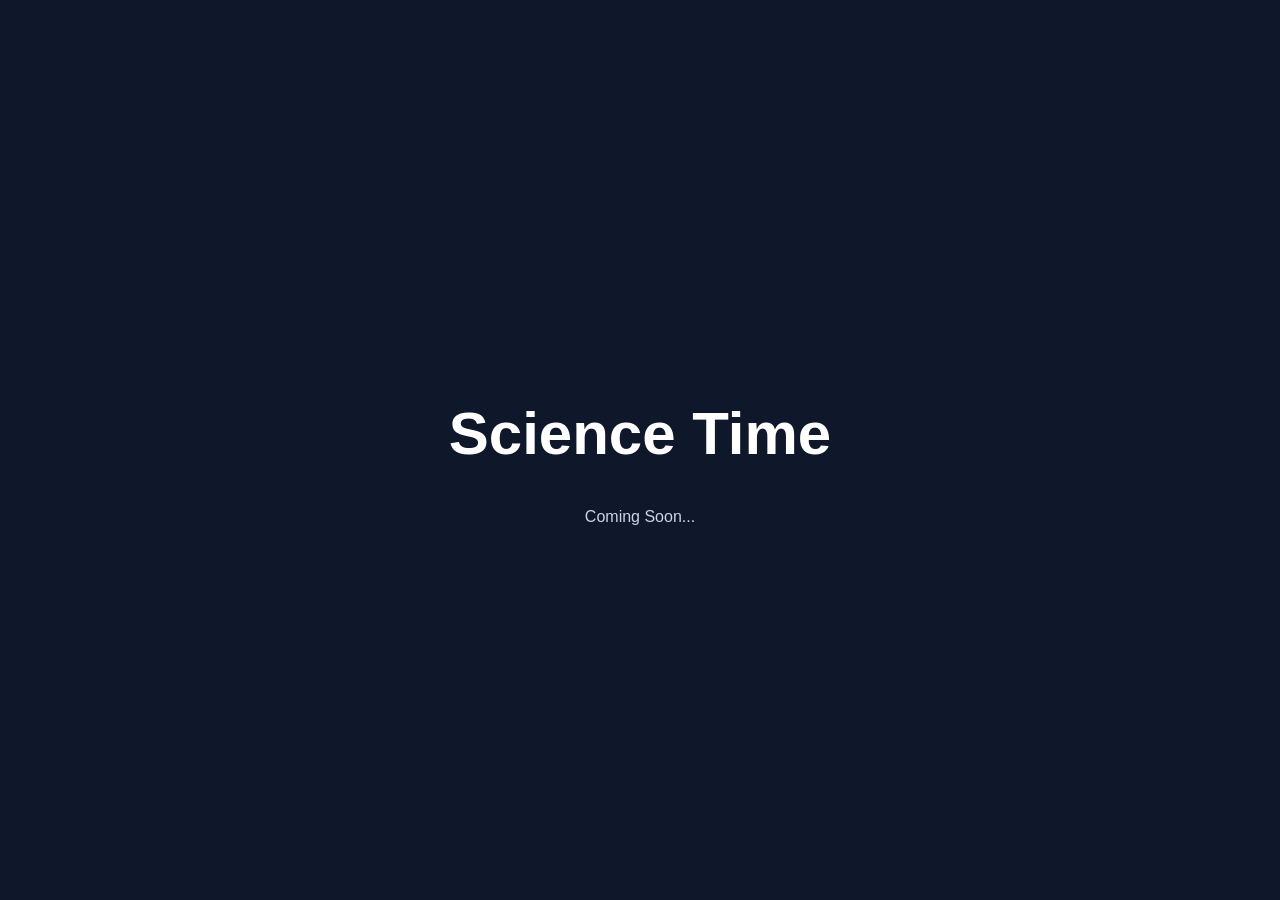
==== index.html @ b9be6e00 "Initial commit" ====
<!DOCTYPE html>
<html lang="en">

<head>
    <meta charset="UTF-8">
    <meta name="viewport" content="width=device-width, initial-scale=1.0">
    <title>Science Time</title>

    <style>
        body {
            font-family: Arial, sans-serif;
            background: #0f172a;
            color: white;
            display: flex;
            justify-content: center;
            align-items: center;
            height: 100vh;
            margin: 0;
        }

        h1 {
            font-size: 60px;
        }

        p {
            text-align: center;
            color: #cbd5e1;
        }
    </style>
</head>

<body>

    <div>
        <h1>Science Time</h1>

        <p>
            Coming Soon...
        </p>

    </div>

</body>

</html>
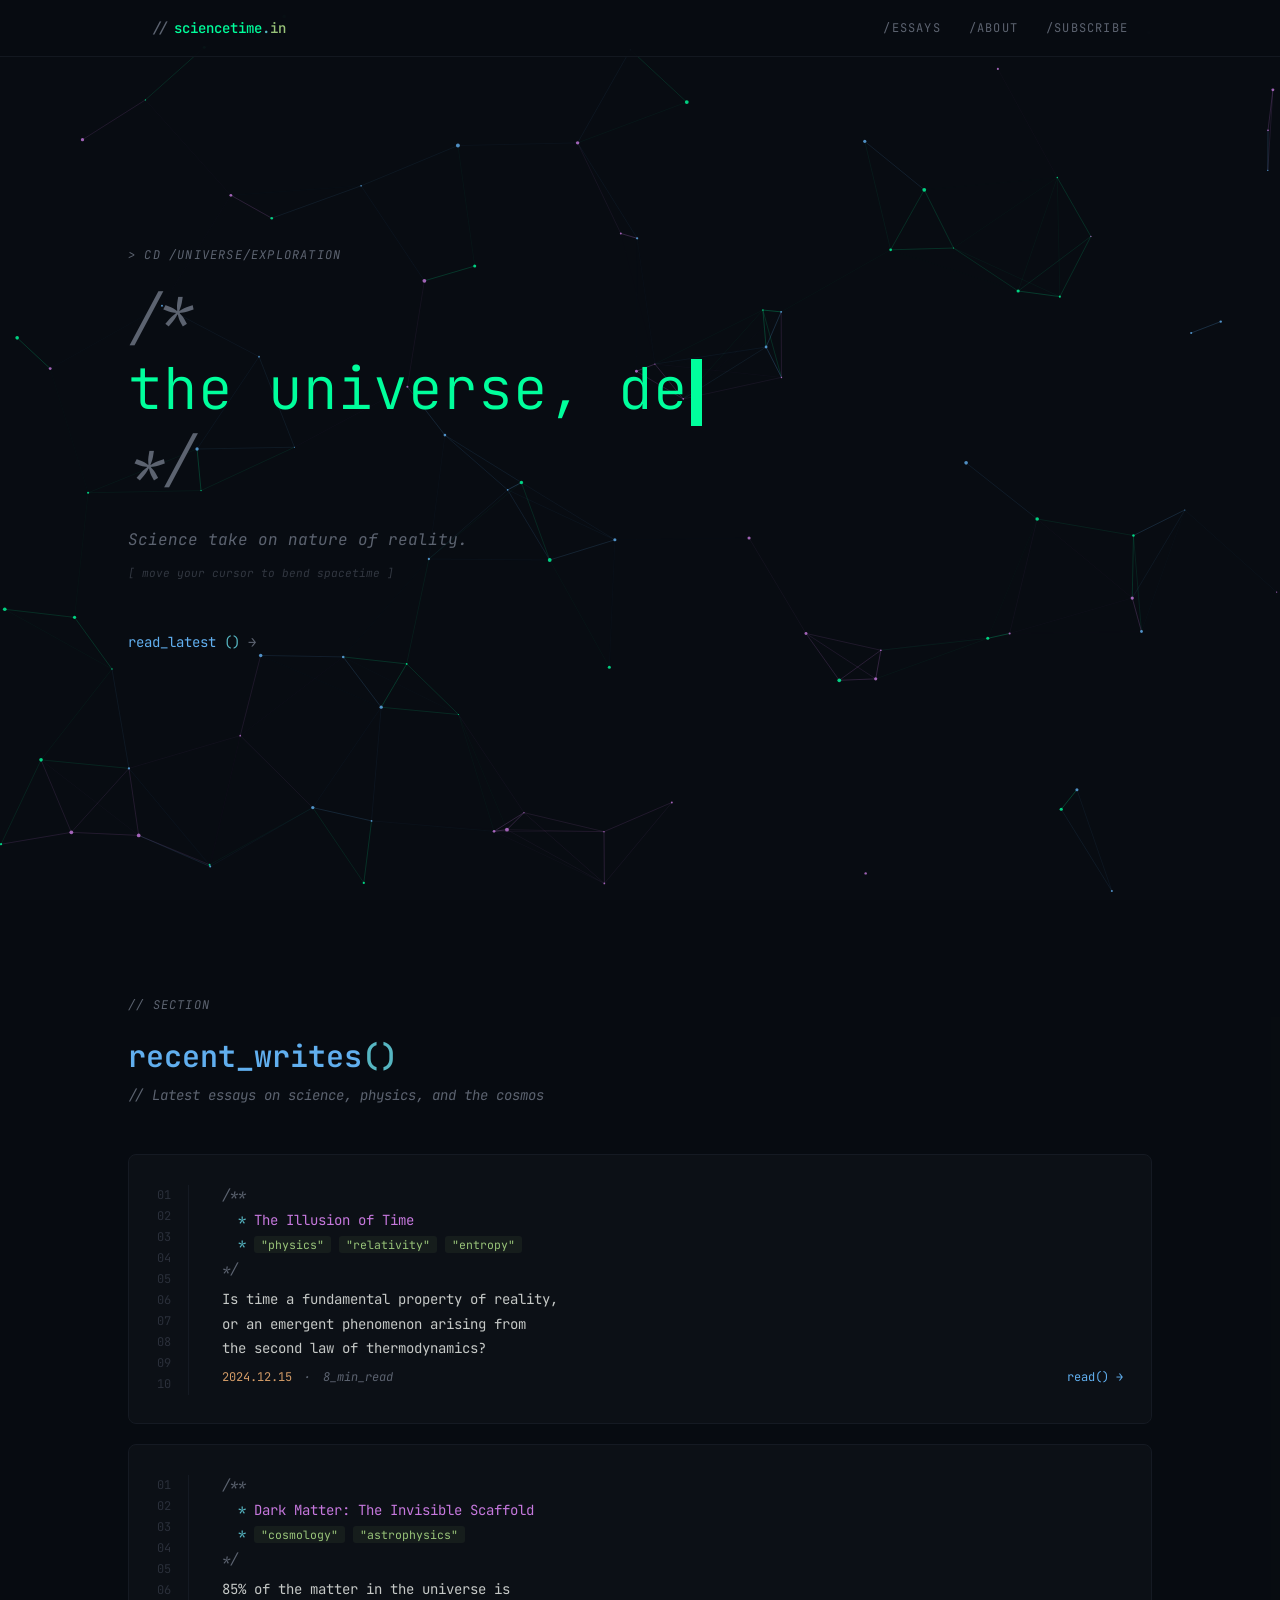
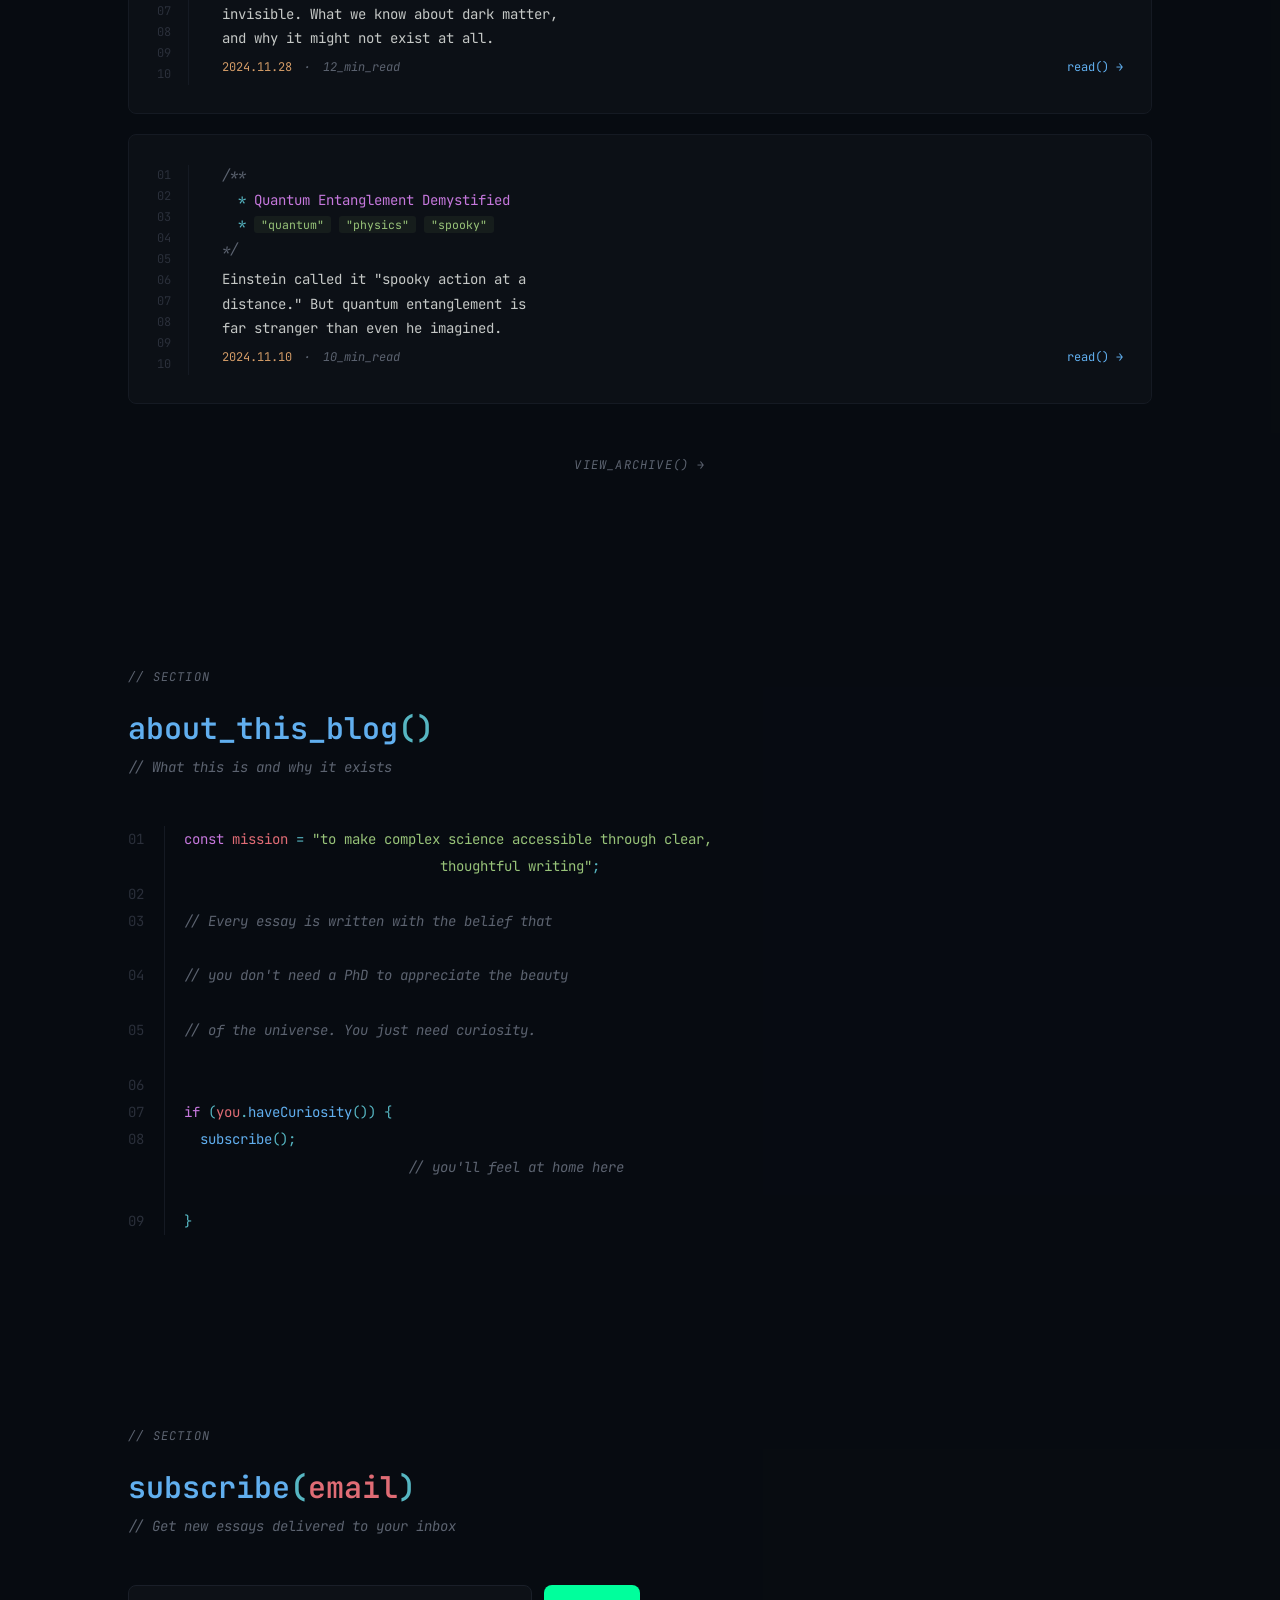
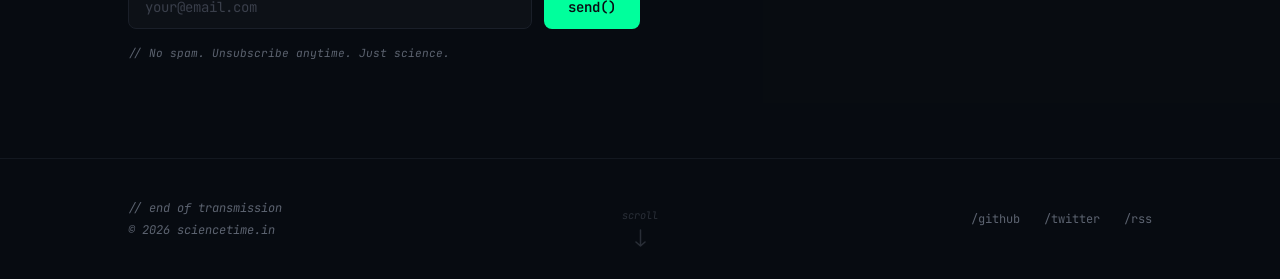
==== commit 948a3367: "Refactor website layout, add Constellation   animation, and create readable article pages" ====
--- a/index.html
+++ b/index.html
@@ -4,42 +4,300 @@
 <head>
     <meta charset="UTF-8">
     <meta name="viewport" content="width=device-width, initial-scale=1.0">
-    <title>Science Time</title>
-
-    <style>
-        body {
-            font-family: Arial, sans-serif;
-            background: #0f172a;
-            color: white;
-            display: flex;
-            justify-content: center;
-            align-items: center;
-            height: 100vh;
-            margin: 0;
-        }
-
-        h1 {
-            font-size: 60px;
-        }
-
-        p {
-            text-align: center;
-            color: #cbd5e1;
-        }
-    </style>
+    <meta name="description" content="Science Time - Exploring the universe through code and words.">
+    <meta name="author" content="Science Time">
+    <meta name="robots" content="index, follow">
+    <meta property="og:title" content="Science Time">
+    <meta property="og:description" content="Science Time - Exploring the universe through code and words.">
+    <meta property="og:type" content="website">
+    <meta property="og:site_name" content="Science Time">
+    <meta name="twitter:card" content="summary_large_image">
+    <title>sciencetime.in</title>
+
+    <link rel="preconnect" href="https://fonts.googleapis.com">
+    <link rel="preconnect" href="https://fonts.gstatic.com" crossorigin>
+    <link
+        href="https://fonts.googleapis.com/css2?family=JetBrains+Mono:ital,wght@0,300;0,400;0,500;0,600;0,700;1,400&display=swap"
+        rel="stylesheet">
+
+    <link rel="stylesheet" href="style.css">
 </head>
 
 <body>
-
-    <div>
-        <h1>Science Time</h1>
-
-        <p>
-            Coming Soon...
-        </p>
-
+    <!-- ====== SPACETIME GRID CANVAS ====== -->
+    <canvas id="spacetime-canvas" aria-hidden="true"></canvas>
+
+    <div class="content-wrapper">
+        <!-- ── Header ── -->
+        <header class="site-header">
+            <div class="container header-inner">
+                <a href="#" class="logo">
+                    <span class="sc">//</span><span class="sg">sciencetime<span class="so">.</span><span
+                            class="ss">in</span>
+                </a>
+                <nav class="desktop-nav" aria-label="Main navigation">
+                    <a href="#essays" class="nav-link">/essays</a>
+                    <a href="#about" class="nav-link">/about</a>
+                    <a href="#subscribe" class="nav-link">/subscribe</a>
+                </nav>
+                <button id="mob-btn" class="mobile-toggle sc" aria-label="Toggle menu"
+                    aria-expanded="false">[menu]</button>
+            </div>
+            <nav id="mob-menu" class="mobile-nav hidden" aria-label="Mobile navigation">
+                <a href="#essays" class="nav-link">/essays</a>
+                <a href="#about" class="nav-link">/about</a>
+                <a href="#subscribe" class="nav-link">/subscribe</a>
+            </nav>
+        </header>
+
+        <!-- ── Hero ── -->
+        <section id="hero" class="hero-section section-pad">
+            <div class="container">
+                <p class="section-label sc">&gt; cd /universe/exploration</p>
+
+                <div class="hero-title">
+                    <span class="sc">/*</span><br>
+                    <span id="hero-text" class="sg"></span><span class="hero-cursor"></span><br>
+                    <span class="sc">*/</span>
+                </div>
+
+                <p class="hero-desc sc">
+                    Science take on nature of reality.<br>
+                </p>
+                <p class="hero-hint sc">[ move your cursor to bend spacetime ]</p>
+
+                <a href="#essays" class="btn-read sf">
+                    read_latest<span class="so">()</span> <span class="sc">→</span>
+                </a>
+            </div>
+
+            <div class="scroll-indicator scroll-anim sc">
+                <span>scroll</span>
+                <svg width="11" height="18" viewBox="0 0 11 18" fill="none" stroke="currentColor" stroke-width="1.5"
+                    stroke-linecap="round" stroke-linejoin="round">
+                    <path d="M5.5 1v16M1 13l4.5 4L10 13" />
+                </svg>
+            </div>
+        </section>
+
+        <!-- ── Essays ── -->
+        <section id="essays" class="essays-section section-pad section-bg">
+            <div class="container">
+                <p class="section-label sc">// section</p>
+                <h2 class="section-title"><span class="sf">recent_writes</span><span class="so">()</span></h2>
+                <p class="section-desc sc">// Latest essays on science, physics, and the cosmos</p>
+
+                <div class="articles-list" id="articles-list">
+                    <!-- Article 1 -->
+                    <article class="article-card">
+                        <div class="article-inner">
+                            <div class="article-lines">
+                                <span class="line-num">01</span>
+                                <span class="line-num">02</span>
+                                <span class="line-num">03</span>
+                                <span class="line-num">04</span>
+                                <span class="line-num">05</span>
+                                <span class="line-num">06</span>
+                                <span class="line-num">07</span>
+                                <span class="line-num">08</span>
+                                <span class="line-num">09</span>
+                                <span class="line-num">10</span>
+                            </div>
+                            <div class="article-content">
+                                <div><span class="sc">/**</span></div>
+                                <div>&nbsp;&nbsp;<span class="so">*</span>&nbsp;<span class="sk">The Illusion of
+                                        Time</span></div>
+                                <div>&nbsp;&nbsp;<span class="so">*</span>&nbsp;<span class="tag">"physics"</span> <span
+                                        class="tag">"relativity"</span> <span class="tag">"entropy"</span></div>
+                                <div><span class="sc">*/</span></div>
+                                <div class="spacer"></div>
+                                <div class="article-body">
+                                    <div>Is time a fundamental property of reality,</div>
+                                    <div>or an emergent phenomenon arising from</div>
+                                    <div>the second law of thermodynamics?</div>
+                                </div>
+                                <div class="spacer"></div>
+                                <div class="article-footer">
+                                    <span class="sn">2024.12.15</span>
+                                    <span class="sc">·</span>
+                                    <span class="sc">8_min_read</span>
+                                    <a href="articles/the-illusion-of-time.html" class="sf read-link">read() →</a>
+                                </div>
+                            </div>
+                        </div>
+                    </article>
+
+                    <!-- Article 2 -->
+                    <article class="article-card">
+                        <div class="article-inner">
+                            <div class="article-lines">
+                                <span class="line-num">01</span>
+                                <span class="line-num">02</span>
+                                <span class="line-num">03</span>
+                                <span class="line-num">04</span>
+                                <span class="line-num">05</span>
+                                <span class="line-num">06</span>
+                                <span class="line-num">07</span>
+                                <span class="line-num">08</span>
+                                <span class="line-num">09</span>
+                                <span class="line-num">10</span>
+                            </div>
+                            <div class="article-content">
+                                <div><span class="sc">/**</span></div>
+                                <div>&nbsp;&nbsp;<span class="so">*</span>&nbsp;<span class="sk">Dark Matter: The
+                                        Invisible Scaffold</span></div>
+                                <div>&nbsp;&nbsp;<span class="so">*</span>&nbsp;<span class="tag">"cosmology"</span>
+                                    <span class="tag">"astrophysics"</span>
+                                </div>
+                                <div><span class="sc">*/</span></div>
+                                <div class="spacer"></div>
+                                <div class="article-body">
+                                    <div>85% of the matter in the universe is</div>
+                                    <div>invisible. What we know about dark matter,</div>
+                                    <div>and why it might not exist at all.</div>
+                                </div>
+                                <div class="spacer"></div>
+                                <div class="article-footer">
+                                    <span class="sn">2024.11.28</span>
+                                    <span class="sc">·</span>
+                                    <span class="sc">12_min_read</span>
+                                    <a href="articles/dark-matter.html" class="sf read-link">read() →</a>
+                                </div>
+                            </div>
+                        </div>
+                    </article>
+
+                    <!-- Article 3 -->
+                    <article class="article-card">
+                        <div class="article-inner">
+                            <div class="article-lines">
+                                <span class="line-num">01</span>
+                                <span class="line-num">02</span>
+                                <span class="line-num">03</span>
+                                <span class="line-num">04</span>
+                                <span class="line-num">05</span>
+                                <span class="line-num">06</span>
+                                <span class="line-num">07</span>
+                                <span class="line-num">08</span>
+                                <span class="line-num">09</span>
+                                <span class="line-num">10</span>
+                            </div>
+                            <div class="article-content">
+                                <div><span class="sc">/**</span></div>
+                                <div>&nbsp;&nbsp;<span class="so">*</span>&nbsp;<span class="sk">Quantum Entanglement
+                                        Demystified</span></div>
+                                <div>&nbsp;&nbsp;<span class="so">*</span>&nbsp;<span class="tag">"quantum"</span> <span
+                                        class="tag">"physics"</span> <span class="tag">"spooky"</span></div>
+                                <div><span class="sc">*/</span></div>
+                                <div class="spacer"></div>
+                                <div class="article-body">
+                                    <div>Einstein called it "spooky action at a</div>
+                                    <div>distance." But quantum entanglement is</div>
+                                    <div>far stranger than even he imagined.</div>
+                                </div>
+                                <div class="spacer"></div>
+                                <div class="article-footer">
+                                    <span class="sn">2024.11.10</span>
+                                    <span class="sc">·</span>
+                                    <span class="sc">10_min_read</span>
+                                    <a href="articles/quantum-entanglement.html" class="sf read-link">read() →</a>
+                                </div>
+                            </div>
+                        </div>
+                    </article>
+                </div>
+
+                <div class="view-archive">
+                    <a href="#" class="sc archive-link">view_archive() <span>→</span></a>
+                </div>
+            </div>
+        </section>
+
+        <!-- ── About ── -->
+        <section id="about" class="about-section section-pad section-bg-alt">
+            <div class="container">
+                <p class="section-label sc">// section</p>
+                <h2 class="section-title"><span class="sf">about_this_blog</span><span class="so">()</span></h2>
+                <p class="section-desc sc">// What this is and why it exists</p>
+
+                <div class="code-block">
+                    <div class="code-line"><span class="line-num">01</span>
+                        <div class="code-text"><span class="sk">const</span> <span class="sv">mission</span> <span
+                                class="so">=</span> <span class="ss">"to make complex science accessible through clear,
+                                thoughtful writing"</span><span class="so">;</span></div>
+                    </div>
+                    <div class="code-line"><span class="line-num">02</span>
+                        <div class="code-text"></div>
+                    </div>
+                    <div class="code-line"><span class="line-num">03</span>
+                        <div class="code-text"><span class="sc">// Every essay is written with the belief that</span>
+                        </div>
+                    </div>
+                    <div class="code-line"><span class="line-num">04</span>
+                        <div class="code-text"><span class="sc">// you don't need a PhD to appreciate the beauty</span>
+                        </div>
+                    </div>
+                    <div class="code-line"><span class="line-num">05</span>
+                        <div class="code-text"><span class="sc">// of the universe. You just need curiosity.</span>
+                        </div>
+                    </div>
+                    <div class="code-line"><span class="line-num">06</span>
+                        <div class="code-text"></div>
+                    </div>
+                    <div class="code-line"><span class="line-num">07</span>
+                        <div class="code-text"><span class="sk">if</span> <span class="so">(</span><span
+                                class="sv">you</span><span class="so">.</span><span class="sf">haveCuriosity</span><span
+                                class="so">()) {</span></div>
+                    </div>
+                    <div class="code-line"><span class="line-num">08</span>
+                        <div class="code-text">&nbsp;&nbsp;<span class="sf">subscribe</span><span class="so">();</span>
+                            <span class="sc">// you'll feel at home here</span>
+                        </div>
+                    </div>
+                    <div class="code-line"><span class="line-num">09</span>
+                        <div class="code-text"><span class="so">}</span></div>
+                    </div>
+                </div>
+            </div>
+        </section>
+
+        <!-- ── Subscribe ── -->
+        <section id="subscribe" class="subscribe-section section-pad section-bg">
+            <div class="container">
+                <p class="section-label sc">// section</p>
+                <h2 class="section-title"><span class="sf">subscribe</span><span class="so">(</span><span
+                        class="sv">email</span><span class="so">)</span></h2>
+                <p class="section-desc sc">// Get new essays delivered to your inbox</p>
+
+                <div class="subscribe-form-container">
+                    <form class="subscribe-form" onsubmit="event.preventDefault();">
+                        <input type="email" placeholder="your@email.com" required class="sub-input"
+                            aria-label="Email address">
+                        <button type="submit" class="sub-btn">send()</button>
+                    </form>
+                    <p class="subscribe-note sc">// No spam. Unsubscribe anytime. Just science.</p>
+                </div>
+            </div>
+        </section>
+
+        <!-- ── Footer ── -->
+        <footer class="site-footer">
+            <div class="container footer-inner">
+                <div class="footer-left sc">
+                    <span>// end of transmission</span><br>
+                    <span class="copyright">© <span id="yr"></span> sciencetime.in</span>
+                </div>
+                <div class="footer-links">
+                    <a href="#" class="nav-link">/github</a>
+                    <a href="#" class="nav-link">/twitter</a>
+                    <a href="#" class="nav-link">/rss</a>
+                </div>
+            </div>
+        </footer>
     </div>
 
+    <!-- ====== SCRIPTS ====== -->
+    <script src="script.js"></script>
 </body>
 
 </html>
--- a/style.css
+++ b/style.css
@@ -0,0 +1,587 @@
+@import url('https://fonts.googleapis.com/css2?family=Newsreader:ital,opsz,wght@0,6..72,300;0,6..72,400;0,6..72,500;1,6..72,400;1,6..72,500&display=swap');
+
+/* Variables and Resets */
+*, *::before, *::after {
+    margin: 0;
+    padding: 0;
+    box-sizing: border-box;
+}
+
+html {
+    scroll-behavior: smooth;
+}
+
+body {
+    font-family: 'JetBrains Mono', monospace;
+    background: #080c12;
+    color: #c5c8c6;
+    overflow-x: hidden;
+    line-height: 1.5;
+}
+
+/* Layout Utilities */
+.container {
+    max-width: 64rem;
+    margin: 0 auto;
+    width: 100%;
+}
+
+.content-wrapper {
+    position: relative;
+    z-index: 10;
+}
+
+.section-pad {
+    padding: 3.5rem 1.5rem;
+}
+
+.section-bg {
+    background: rgba(8, 12, 18, 0.93);
+}
+
+.section-bg-alt {
+    background: rgba(8, 12, 18, 0.96);
+}
+
+.hidden {
+    display: none !important;
+}
+
+/* Typography & Syntax Palette */
+.sk { color: #c678dd; } /* keyword */
+.sf { color: #61afef; } /* function */
+.ss { color: #98c379; } /* string */
+.sc { color: #5c6370; font-style: italic; } /* comment */
+.sn { color: #d19a66; } /* number */
+.so { color: #56b6c2; } /* operator */
+.sv { color: #e06c75; } /* variable */
+.sg { color: #00ff9c; } /* accent */
+
+/* Header */
+.site-header {
+    position: fixed;
+    top: 0; left: 0; right: 0;
+    z-index: 50;
+    background: rgba(8, 12, 18, 0.82);
+    backdrop-filter: blur(14px);
+    border-bottom: 1px solid #131820;
+}
+
+.header-inner {
+    height: 3.5rem;
+    padding: 0 1.5rem;
+    display: flex;
+    align-items: center;
+    justify-content: space-between;
+}
+
+.logo {
+    display: flex;
+    align-items: center;
+    gap: 0.375rem;
+    font-size: 0.875rem;
+    font-weight: 500;
+    text-decoration: none;
+    color: #c5c8c6;
+}
+
+.desktop-nav {
+    display: none;
+    align-items: center;
+    gap: 1.75rem;
+    font-size: 0.75rem;
+    letter-spacing: 0.1em;
+    text-transform: uppercase;
+}
+
+.mobile-toggle {
+    font-size: 0.75rem;
+    background: none;
+    border: none;
+    cursor: pointer;
+    color: inherit;
+}
+
+.mobile-nav {
+    border-top: 1px solid #131820;
+    padding: 1rem 1.5rem;
+    display: flex;
+    flex-direction: column;
+    gap: 0.75rem;
+    font-size: 0.75rem;
+    letter-spacing: 0.1em;
+    text-transform: uppercase;
+}
+
+.nav-link {
+    color: #5c6370;
+    text-decoration: none;
+    transition: color 0.2s;
+}
+
+.nav-link:hover {
+    color: #00ff9c;
+}
+
+/* Hero Section */
+.hero-section {
+    min-height: 100vh;
+    display: flex;
+    flex-direction: column;
+    justify-content: center;
+    padding-top: 3.5rem;
+}
+
+.section-label {
+    margin-bottom: 1.25rem;
+    font-size: 0.75rem;
+    letter-spacing: 0.1em;
+    text-transform: uppercase;
+}
+
+.hero-title {
+    font-size: 1.875rem;
+    font-weight: 300;
+    line-height: 1.2;
+    margin-bottom: 2rem;
+}
+
+.hero-desc {
+    font-size: 0.875rem;
+    max-width: 36rem;
+    margin-bottom: 0.75rem;
+    line-height: 1.625;
+}
+
+.hero-hint {
+    font-size: 0.7rem;
+    margin-bottom: 3rem;
+    opacity: 0.5;
+}
+
+.btn-read {
+    display: inline-flex;
+    align-items: center;
+    gap: 0.5rem;
+    font-size: 0.875rem;
+    text-decoration: none;
+    transition: color 0.2s;
+}
+.btn-read:hover {
+    color: #00ff9c;
+}
+
+.scroll-indicator {
+    position: absolute;
+    bottom: 2rem;
+    left: 50%;
+    display: flex;
+    flex-direction: column;
+    align-items: center;
+    gap: 0.375rem;
+    font-size: 0.65rem;
+    opacity: 0.4;
+}
+
+/* Articles Section */
+.section-title {
+    font-size: 1.5rem;
+    font-weight: 600;
+    margin-bottom: 0.375rem;
+}
+.section-desc {
+    font-size: 0.875rem;
+    margin-bottom: 3rem;
+}
+
+.articles-list {
+    display: flex;
+    flex-direction: column;
+    gap: 1.25rem;
+}
+
+.article-card {
+    border: 1px solid #151a23;
+    border-radius: 0.5rem;
+    background: rgba(13, 17, 23, 0.92);
+    overflow: hidden;
+    transition: border-color 0.35s, box-shadow 0.35s;
+}
+
+.article-card:hover {
+    border-color: rgba(0, 255, 156, 0.18);
+    box-shadow: 0 0 40px rgba(0, 255, 156, 0.04);
+}
+
+.article-card:hover .line-num {
+    color: rgba(0, 255, 156, 0.2);
+}
+
+.article-inner {
+    padding: 1.25rem;
+    display: flex;
+    gap: 1rem;
+}
+
+.article-lines {
+    display: flex;
+    flex-direction: column;
+    font-size: 0.75rem;
+    padding-top: 0.125rem;
+    line-height: 1.75;
+}
+
+.article-content {
+    flex: 1;
+    font-size: 0.875rem;
+    min-width: 0;
+    line-height: 1.75;
+}
+
+.spacer {
+    margin-top: 0.375rem;
+}
+
+.article-body {
+    color: #c5c8c6;
+}
+
+.article-footer {
+    display: flex;
+    flex-wrap: wrap;
+    align-items: center;
+    gap: 0.75rem;
+    font-size: 0.75rem;
+}
+
+.read-link {
+    margin-left: auto;
+    text-decoration: none;
+    transition: color 0.2s;
+}
+.read-link:hover { color: #00ff9c; }
+
+.view-archive {
+    margin-top: 3rem;
+    text-align: center;
+}
+.archive-link {
+    display: inline-flex;
+    align-items: center;
+    gap: 0.5rem;
+    font-size: 0.75rem;
+    text-decoration: none;
+    transition: color 0.2s;
+    letter-spacing: 0.1em;
+    text-transform: uppercase;
+}
+.archive-link:hover { color: #00ff9c; }
+
+/* About Section */
+.code-block {
+    max-width: 42rem;
+    font-size: 0.875rem;
+    line-height: 1.95;
+}
+.code-line {
+    display: flex;
+}
+.code-text {
+    white-space: pre-wrap;
+}
+
+/* Subscribe Section */
+.subscribe-form-container {
+    max-width: 32rem;
+}
+
+.subscribe-form {
+    display: flex;
+    gap: 0.75rem;
+}
+
+.sub-input {
+    background: #0d1117;
+    border: 1px solid #1a1f29;
+    color: #c5c8c6;
+    font-family: 'JetBrains Mono', monospace;
+    transition: border-color 0.3s;
+    flex: 1;
+    padding: 0.75rem 1rem;
+    font-size: 0.875rem;
+    border-radius: 0.5rem;
+}
+
+.sub-input::placeholder { color: #3a3f4b; }
+.sub-input:focus { outline: none; border-color: rgba(0, 255, 156, 0.35); }
+
+.sub-btn {
+    background: #00ff9c;
+    color: #080c12;
+    font-family: 'JetBrains Mono', monospace;
+    font-weight: 600;
+    transition: box-shadow 0.3s, transform 0.15s;
+    padding: 0.75rem 1.5rem;
+    font-size: 0.875rem;
+    border-radius: 0.5rem;
+    border: none;
+    cursor: pointer;
+}
+
+.sub-btn:hover { box-shadow: 0 0 24px rgba(0, 255, 156, 0.2); }
+.sub-btn:active { transform: scale(0.97); }
+
+.subscribe-note {
+    font-size: 0.7rem;
+    margin-top: 1rem;
+}
+
+/* Footer */
+.site-footer {
+    padding: 2.5rem 1.5rem;
+    border-top: 1px solid #131820;
+    background: rgba(8, 12, 18, 0.98);
+}
+.footer-inner {
+    display: flex;
+    flex-direction: column;
+    align-items: flex-start;
+    gap: 1rem;
+}
+.footer-left {
+    font-size: 0.75rem;
+}
+.copyright {
+    display: block;
+    margin-top: 0.25rem;
+}
+.footer-links {
+    display: flex;
+    align-items: center;
+    gap: 1.5rem;
+    font-size: 0.75rem;
+}
+
+/* Components */
+.tag {
+    color: #98c379;
+    background: rgba(152, 195, 121, 0.07);
+    padding: 1px 7px;
+    border-radius: 3px;
+    font-size: 0.72rem;
+}
+
+.line-num {
+    color: #2a2f3a;
+    user-select: none;
+    min-width: 2.2ch;
+    text-align: right;
+    padding-right: 1.4em;
+    border-right: 1px solid #151a23;
+    margin-right: 1.4em;
+    transition: color 0.4s;
+}
+
+#spacetime-canvas {
+    position: fixed;
+    inset: 0;
+    width: 100vw;
+    height: 100vh;
+    z-index: 0;
+    pointer-events: none;
+}
+
+@keyframes blink {
+    0%, 100% { opacity: 1; }
+    50% { opacity: 0; }
+}
+
+.hero-cursor {
+    display: inline-block;
+    width: 11px;
+    height: 1.15em;
+    background: #00ff9c;
+    margin-left: 3px;
+    vertical-align: text-bottom;
+    animation: blink 1s step-end infinite;
+}
+
+@keyframes scrollBounce {
+    0%, 100% { transform: translateY(0) translateX(-50%); opacity: 0.5; }
+    50% { transform: translateY(7px) translateX(-50%); opacity: 0.15; }
+}
+
+.scroll-anim {
+    animation: scrollBounce 2.4s ease-in-out infinite;
+    transform: translateX(-50%);
+}
+
+::-webkit-scrollbar { width: 5px; }
+::-webkit-scrollbar-track { background: #080c12; }
+::-webkit-scrollbar-thumb { background: #1a1f29; border-radius: 3px; }
+::-webkit-scrollbar-thumb:hover { background: #2a2f39; }
+::selection { background: rgba(0, 255, 156, 0.14); color: #00ff9c; }
+a:focus-visible { outline: 1px solid #00ff9c; outline-offset: 3px; }
+
+@media (prefers-reduced-motion: reduce) {
+    .hero-cursor, .scroll-anim { animation: none; }
+    html { scroll-behavior: auto; }
+}
+
+@media (min-width: 640px) {
+    .section-pad { padding: 6rem 1.5rem; }
+
+/* ========================================= */
+/* Article Layout & TOC                      */
+/* ========================================= */
+
+.article-layout {
+    max-width: 1000px;
+    margin: 0 auto;
+    padding: 8rem 1.5rem 6rem;
+    display: flex;
+    gap: 4rem;
+    align-items: flex-start;
+}
+
+.article-content-wrapper {
+    flex: 1;
+    max-width: 700px;
+}
+
+.article-layout .article-content-wrapper {
+    padding: 0;
+    margin: 0;
+}
+
+/* TOC Styling */
+.article-toc {
+    position: sticky;
+    top: 7rem;
+    width: 200px;
+    flex-shrink: 0;
+}
+
+.toc-title {
+    font-family: 'JetBrains Mono', monospace;
+    font-size: 0.75rem;
+    letter-spacing: 0.1em;
+    text-transform: uppercase;
+    margin-bottom: 1.5rem;
+}
+
+.toc-nav {
+    display: flex;
+    flex-direction: column;
+    gap: 0.875rem;
+    font-family: 'JetBrains Mono', monospace;
+    font-size: 0.75rem;
+}
+
+.toc-link {
+    color: #5c6370;
+    text-decoration: none;
+    transition: color 0.2s;
+    line-height: 1.5;
+}
+
+.toc-link:hover {
+    color: #00ff9c;
+}
+
+.lg-block {
+    display: none;
+}
+@media (min-width: 1024px) {
+    .lg-block {
+        display: block;
+    }
+}
+
+/* ========================================= */
+/* Article Prose (High Readability Styling)  */
+/* ========================================= */
+
+.back-link {
+    display: inline-flex;
+    align-items: center;
+    gap: 0.5rem;
+    font-size: 0.875rem;
+    color: #5c6370;
+    text-decoration: none;
+    margin-bottom: 3rem;
+    transition: color 0.2s;
+    font-family: 'JetBrains Mono', monospace;
+}
+.back-link:hover {
+    color: #00ff9c;
+}
+
+.prose {
+    font-family: 'Newsreader', serif;
+    font-size: 1.25rem; /* 20px - highly readable */
+    line-height: 1.7;
+    color: #e5e7eb; /* Soft off-white */
+}
+
+.prose h1, .prose h2, .prose h3 {
+    scroll-margin-top: 6rem;
+}
+
+.prose h1 {
+    font-family: 'JetBrains Mono', monospace;
+    font-size: 2.5rem;
+    margin-bottom: 1.5rem;
+    font-weight: 300;
+    color: #fff;
+    line-height: 1.2;
+}
+
+.prose h2 {
+    font-family: 'JetBrains Mono', monospace;
+    font-size: 1.5rem;
+    margin-top: 3.5rem;
+    margin-bottom: 1.25rem;
+    color: #61afef;
+    font-weight: 500;
+}
+
+.prose h2::before {
+    content: "## ";
+    color: #5c6370;
+}
+
+.prose p {
+    margin-bottom: 1.75rem;
+}
+
+.prose strong {
+    color: #fff;
+    font-weight: 600;
+}
+
+.prose blockquote {
+    border-left: 3px solid #c678dd;
+    padding-left: 1.5rem;
+    margin: 2.5rem 0;
+    font-style: italic;
+    color: #c5c8c6;
+    background: rgba(198, 120, 221, 0.05);
+    padding: 1rem 1.5rem;
+    border-radius: 0 0.5rem 0.5rem 0;
+}
+    .hero-title { font-size: 2.25rem; }
+    .hero-desc { font-size: 1rem; }
+    .desktop-nav { display: flex; }
+    .mobile-toggle { display: none; }
+    .mobile-nav { display: none !important; }
+    .section-title { font-size: 1.875rem; }
+    .article-inner { padding: 1.75rem; }
+    .footer-inner { flex-direction: row; justify-content: space-between; align-items: center; }
+}
+@media (min-width: 768px) {
+    .hero-title { font-size: 2.5rem; }
+}
+@media (min-width: 1024px) {
+    .hero-title { font-size: 3.6rem; }
+}
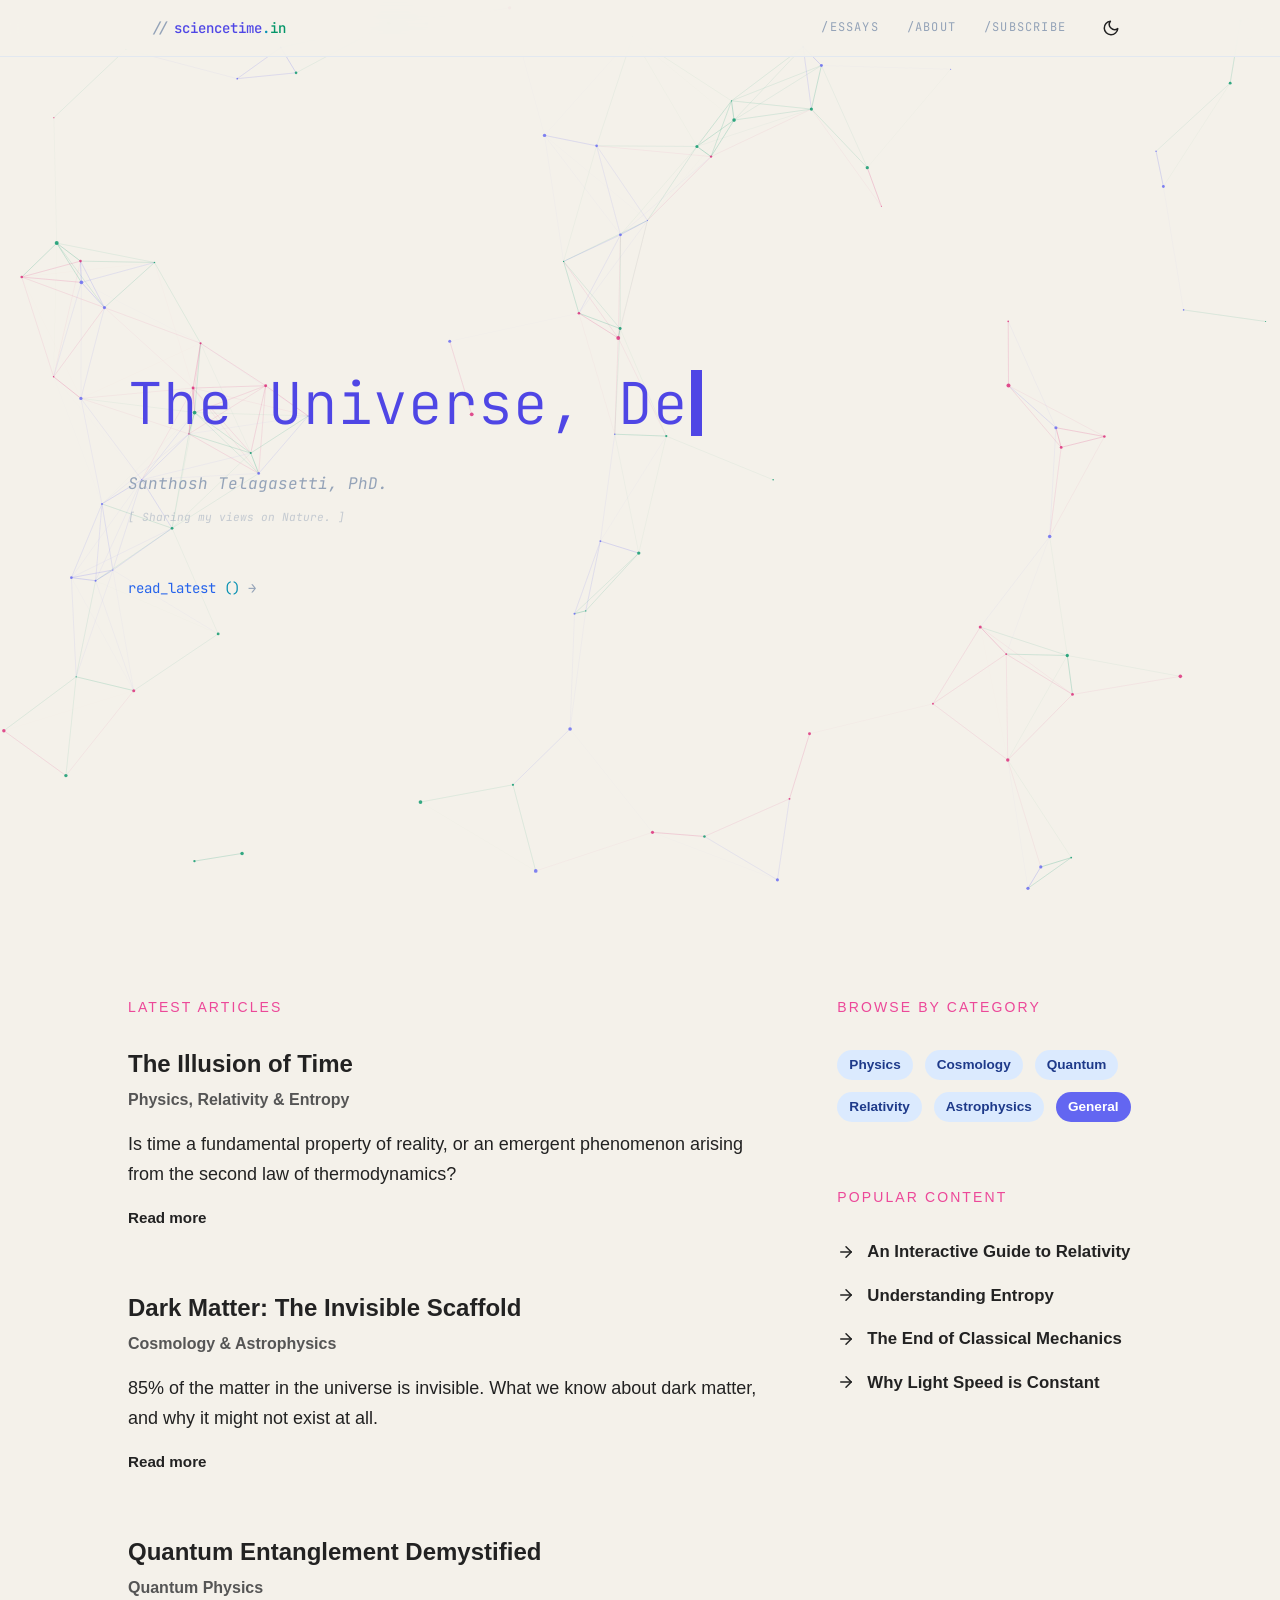
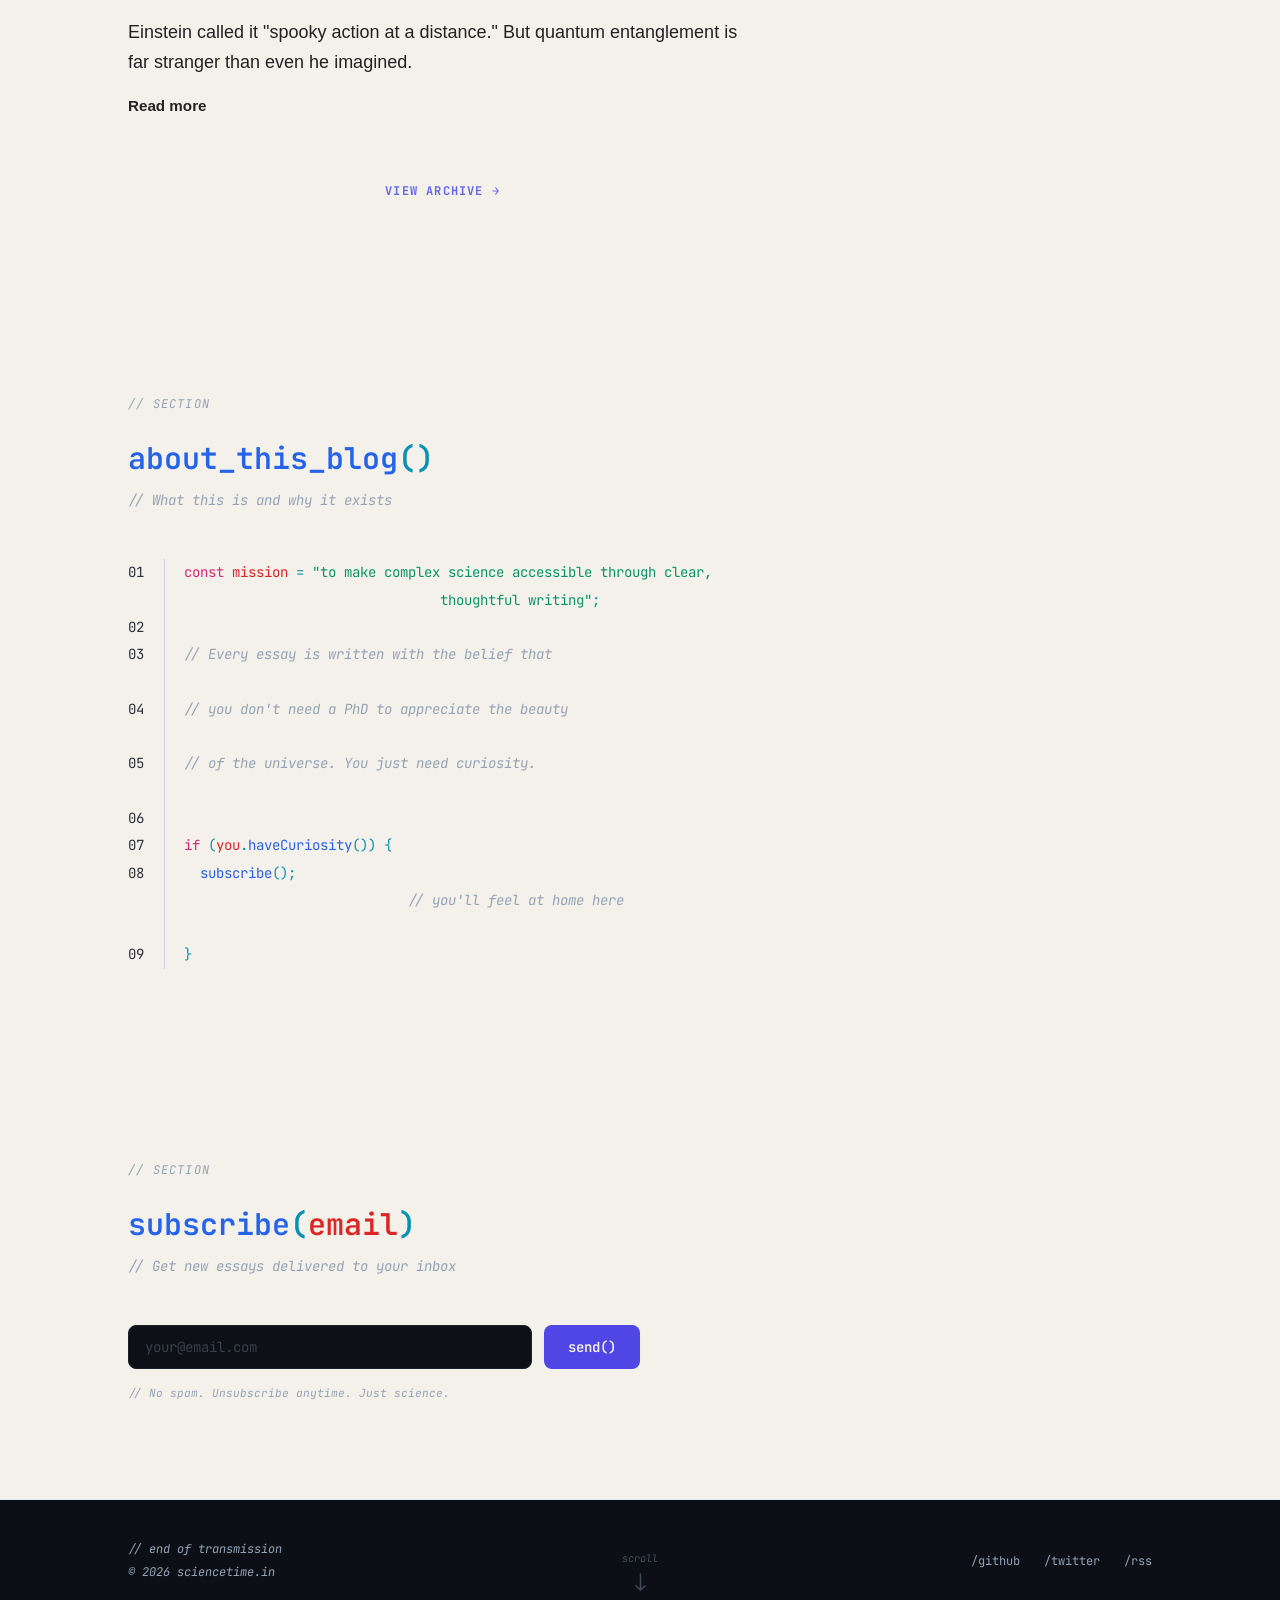
==== commit 631989c8: "Update layout, styling, and typography" ====
--- a/index.html
+++ b/index.html
@@ -17,7 +17,7 @@
     <link rel="preconnect" href="https://fonts.googleapis.com">
     <link rel="preconnect" href="https://fonts.gstatic.com" crossorigin>
     <link
-        href="https://fonts.googleapis.com/css2?family=JetBrains+Mono:ital,wght@0,300;0,400;0,500;0,600;0,700;1,400&display=swap"
+        href="https://fonts.googleapis.com/css2?family=JetBrains+Mono:ital,wght@0,300;0,400;0,500;0,600;0,700;1,400&family=Nunito:wght@400;600;700;800&display=swap"
         rel="stylesheet">
 
     <link rel="stylesheet" href="style.css">
@@ -39,6 +39,27 @@
                     <a href="#essays" class="nav-link">/essays</a>
                     <a href="#about" class="nav-link">/about</a>
                     <a href="#subscribe" class="nav-link">/subscribe</a>
+
+                    <button class="theme-toggle-btn" aria-label="Toggle theme">
+                        <svg class="sun-icon" xmlns="http://www.w3.org/2000/svg" width="18" height="18"
+                            viewBox="0 0 24 24" fill="none" stroke="currentColor" stroke-width="2"
+                            stroke-linecap="round" stroke-linejoin="round">
+                            <circle cx="12" cy="12" r="5"></circle>
+                            <line x1="12" y1="1" x2="12" y2="3"></line>
+                            <line x1="12" y1="21" x2="12" y2="23"></line>
+                            <line x1="4.22" y1="4.22" x2="5.64" y2="5.64"></line>
+                            <line x1="18.36" y1="18.36" x2="19.78" y2="19.78"></line>
+                            <line x1="1" y1="12" x2="3" y2="12"></line>
+                            <line x1="21" y1="12" x2="23" y2="12"></line>
+                            <line x1="4.22" y1="19.78" x2="5.64" y2="18.36"></line>
+                            <line x1="18.36" y1="5.64" x2="19.78" y2="4.22"></line>
+                        </svg>
+                        <svg class="moon-icon" xmlns="http://www.w3.org/2000/svg" width="18" height="18"
+                            viewBox="0 0 24 24" fill="none" stroke="currentColor" stroke-width="2"
+                            stroke-linecap="round" stroke-linejoin="round">
+                            <path d="M21 12.79A9 9 0 1 1 11.21 3 7 7 0 0 0 21 12.79z"></path>
+                        </svg>
+                    </button>
                 </nav>
                 <button id="mob-btn" class="mobile-toggle sc" aria-label="Toggle menu"
                     aria-expanded="false">[menu]</button>
@@ -47,24 +68,47 @@
                 <a href="#essays" class="nav-link">/essays</a>
                 <a href="#about" class="nav-link">/about</a>
                 <a href="#subscribe" class="nav-link">/subscribe</a>
+
+                <button class="theme-toggle-btn nav-link"
+                    style="text-align: left; background: none; border: none; cursor: pointer; color: inherit; font-family: inherit; font-size: inherit;"
+                    aria-label="Toggle theme">
+                    <svg class="sun-icon" xmlns="http://www.w3.org/2000/svg" width="18" height="18"
+                        viewBox="0 0 24 24" fill="none" stroke="currentColor" stroke-width="2"
+                        stroke-linecap="round" stroke-linejoin="round">
+                        <circle cx="12" cy="12" r="5"></circle>
+                        <line x1="12" y1="1" x2="12" y2="3"></line>
+                        <line x1="12" y1="21" x2="12" y2="23"></line>
+                        <line x1="4.22" y1="4.22" x2="5.64" y2="5.64"></line>
+                        <line x1="18.36" y1="18.36" x2="19.78" y2="19.78"></line>
+                        <line x1="1" y1="12" x2="3" y2="12"></line>
+                        <line x1="21" y1="12" x2="23" y2="12"></line>
+                        <line x1="4.22" y1="19.78" x2="5.64" y2="18.36"></line>
+                        <line x1="18.36" y1="5.64" x2="19.78" y2="4.22"></line>
+                    </svg>
+                    <svg class="moon-icon" xmlns="http://www.w3.org/2000/svg" width="18" height="18"
+                        viewBox="0 0 24 24" fill="none" stroke="currentColor" stroke-width="2"
+                        stroke-linecap="round" stroke-linejoin="round">
+                        <path d="M21 12.79A9 9 0 1 1 11.21 3 7 7 0 0 0 21 12.79z"></path>
+                    </svg>
+                </button>
             </nav>
         </header>
 
         <!-- ── Hero ── -->
         <section id="hero" class="hero-section section-pad">
             <div class="container">
-                <p class="section-label sc">&gt; cd /universe/exploration</p>
+                <!-- <p class="section-label sc">&gt; cd /universe/exploration</p> -->
 
                 <div class="hero-title">
-                    <span class="sc">/*</span><br>
+                    <span class="sc"></span><br>
                     <span id="hero-text" class="sg"></span><span class="hero-cursor"></span><br>
-                    <span class="sc">*/</span>
+                    <span class="sc"></span>
                 </div>
 
                 <p class="hero-desc sc">
-                    Science take on nature of reality.<br>
+                    Santhosh Telagasetti, PhD.<br>
                 </p>
-                <p class="hero-hint sc">[ move your cursor to bend spacetime ]</p>
+                <p class="hero-hint sc">[ Sharing my views on Nature. ]</p>
 
                 <a href="#essays" class="btn-read sf">
                     read_latest<span class="so">()</span> <span class="sc">→</span>
@@ -82,134 +126,137 @@
 
         <!-- ── Essays ── -->
         <section id="essays" class="essays-section section-pad section-bg">
-            <div class="container">
-                <p class="section-label sc">// section</p>
-                <h2 class="section-title"><span class="sf">recent_writes</span><span class="so">()</span></h2>
-                <p class="section-desc sc">// Latest essays on science, physics, and the cosmos</p>
-
-                <div class="articles-list" id="articles-list">
-                    <!-- Article 1 -->
-                    <article class="article-card">
-                        <div class="article-inner">
-                            <div class="article-lines">
-                                <span class="line-num">01</span>
-                                <span class="line-num">02</span>
-                                <span class="line-num">03</span>
-                                <span class="line-num">04</span>
-                                <span class="line-num">05</span>
-                                <span class="line-num">06</span>
-                                <span class="line-num">07</span>
-                                <span class="line-num">08</span>
-                                <span class="line-num">09</span>
-                                <span class="line-num">10</span>
-                            </div>
-                            <div class="article-content">
-                                <div><span class="sc">/**</span></div>
-                                <div>&nbsp;&nbsp;<span class="so">*</span>&nbsp;<span class="sk">The Illusion of
-                                        Time</span></div>
-                                <div>&nbsp;&nbsp;<span class="so">*</span>&nbsp;<span class="tag">"physics"</span> <span
-                                        class="tag">"relativity"</span> <span class="tag">"entropy"</span></div>
-                                <div><span class="sc">*/</span></div>
-                                <div class="spacer"></div>
-                                <div class="article-body">
-                                    <div>Is time a fundamental property of reality,</div>
-                                    <div>or an emergent phenomenon arising from</div>
-                                    <div>the second law of thermodynamics?</div>
-                                </div>
-                                <div class="spacer"></div>
-                                <div class="article-footer">
-                                    <span class="sn">2024.12.15</span>
-                                    <span class="sc">·</span>
-                                    <span class="sc">8_min_read</span>
-                                    <a href="articles/the-illusion-of-time.html" class="sf read-link">read() →</a>
-                                </div>
-                            </div>
-                        </div>
-                    </article>
-
-                    <!-- Article 2 -->
-                    <article class="article-card">
-                        <div class="article-inner">
-                            <div class="article-lines">
-                                <span class="line-num">01</span>
-                                <span class="line-num">02</span>
-                                <span class="line-num">03</span>
-                                <span class="line-num">04</span>
-                                <span class="line-num">05</span>
-                                <span class="line-num">06</span>
-                                <span class="line-num">07</span>
-                                <span class="line-num">08</span>
-                                <span class="line-num">09</span>
-                                <span class="line-num">10</span>
-                            </div>
-                            <div class="article-content">
-                                <div><span class="sc">/**</span></div>
-                                <div>&nbsp;&nbsp;<span class="so">*</span>&nbsp;<span class="sk">Dark Matter: The
-                                        Invisible Scaffold</span></div>
-                                <div>&nbsp;&nbsp;<span class="so">*</span>&nbsp;<span class="tag">"cosmology"</span>
-                                    <span class="tag">"astrophysics"</span>
-                                </div>
-                                <div><span class="sc">*/</span></div>
-                                <div class="spacer"></div>
-                                <div class="article-body">
-                                    <div>85% of the matter in the universe is</div>
-                                    <div>invisible. What we know about dark matter,</div>
-                                    <div>and why it might not exist at all.</div>
-                                </div>
-                                <div class="spacer"></div>
-                                <div class="article-footer">
-                                    <span class="sn">2024.11.28</span>
-                                    <span class="sc">·</span>
-                                    <span class="sc">12_min_read</span>
-                                    <a href="articles/dark-matter.html" class="sf read-link">read() →</a>
-                                </div>
-                            </div>
-                        </div>
-                    </article>
-
-                    <!-- Article 3 -->
-                    <article class="article-card">
-                        <div class="article-inner">
-                            <div class="article-lines">
-                                <span class="line-num">01</span>
-                                <span class="line-num">02</span>
-                                <span class="line-num">03</span>
-                                <span class="line-num">04</span>
-                                <span class="line-num">05</span>
-                                <span class="line-num">06</span>
-                                <span class="line-num">07</span>
-                                <span class="line-num">08</span>
-                                <span class="line-num">09</span>
-                                <span class="line-num">10</span>
-                            </div>
-                            <div class="article-content">
-                                <div><span class="sc">/**</span></div>
-                                <div>&nbsp;&nbsp;<span class="so">*</span>&nbsp;<span class="sk">Quantum Entanglement
-                                        Demystified</span></div>
-                                <div>&nbsp;&nbsp;<span class="so">*</span>&nbsp;<span class="tag">"quantum"</span> <span
-                                        class="tag">"physics"</span> <span class="tag">"spooky"</span></div>
-                                <div><span class="sc">*/</span></div>
-                                <div class="spacer"></div>
-                                <div class="article-body">
-                                    <div>Einstein called it "spooky action at a</div>
-                                    <div>distance." But quantum entanglement is</div>
-                                    <div>far stranger than even he imagined.</div>
-                                </div>
-                                <div class="spacer"></div>
-                                <div class="article-footer">
-                                    <span class="sn">2024.11.10</span>
-                                    <span class="sc">·</span>
-                                    <span class="sc">10_min_read</span>
-                                    <a href="articles/quantum-entanglement.html" class="sf read-link">read() →</a>
-                                </div>
-                            </div>
-                        </div>
-                    </article>
-                </div>
-
-                <div class="view-archive">
-                    <a href="#" class="sc archive-link">view_archive() <span>→</span></a>
-                </div>
+            <div class="container layout-grid">
+                <div class="main-column">
+                    <h2 class="category-heading">LATEST ARTICLES</h2>
+
+                    <div class="articles-list" id="articles-list">
+                        <!-- Article 1 -->
+                        <article class="flat-article">
+                            <h3 class="flat-title">The Illusion of Time</h3>
+                            <p class="flat-subtitle">Physics, Relativity & Entropy</p>
+                            <p class="flat-body">
+                                Is time a fundamental property of reality, or an emergent phenomenon arising from the
+                                second law of thermodynamics?
+                            </p>
+                            <a href="articles/the-illusion-of-time.html" class="flat-read-link">Read more</a>
+                        </article>
+
+                        <!-- Article 2 -->
+                        <article class="flat-article">
+                            <h3 class="flat-title">Dark Matter: The Invisible Scaffold</h3>
+                            <p class="flat-subtitle">Cosmology & Astrophysics</p>
+                            <p class="flat-body">
+                                85% of the matter in the universe is invisible. What we know about dark matter, and why
+                                it might not exist at all.
+                            </p>
+                            <a href="articles/dark-matter.html" class="flat-read-link">Read more</a>
+                        </article>
+
+                        <!-- Article 3 -->
+                        <article class="flat-article">
+                            <h3 class="flat-title">Quantum Entanglement Demystified</h3>
+                            <p class="flat-subtitle">Quantum Physics</p>
+                            <p class="flat-body">
+                                Einstein called it "spooky action at a distance." But quantum entanglement is far
+                                stranger than even he imagined.
+                            </p>
+                            <a href="articles/quantum-entanglement.html" class="flat-read-link">Read more</a>
+                        </article>
+
+                        <!-- Article 4 (Archive) -->
+                        <article class="flat-article hidden archive-item">
+                            <h3 class="flat-title">The Geometry of Space-Time</h3>
+                            <p class="flat-subtitle">Relativity & Geometry</p>
+                            <p class="flat-body">
+                                How Einstein bent the rules of geometry to explain gravity and the shape of our
+                                universe.
+                            </p>
+                            <a href="articles/the-geometry-of-spacetime.html" class="flat-read-link">Read more</a>
+                        </article>
+
+                        <!-- Article 5 (Archive) -->
+                        <article class="flat-article hidden archive-item">
+                            <h3 class="flat-title">Black Holes and Paradoxes</h3>
+                            <p class="flat-subtitle">Blackholes & Paradoxes</p>
+                            <p class="flat-body">
+                                Where physics breaks down. Information loss and the ultimate fate of all matter that
+                                crosses the event horizon.
+                            </p>
+                            <a href="articles/black-holes-and-paradoxes.html" class="flat-read-link">Read more</a>
+                        </article>
+                    </div>
+
+                    <div class="view-archive">
+                        <a href="#" id="view-archive-btn" class="archive-link"
+                            style="color: var(--accent-color); font-weight: bold; margin-top: 1rem; display: inline-block;">View
+                            Archive <span>→</span></a>
+                    </div>
+                </div>
+
+                <aside class="sidebar-column">
+                    <section class="sidebar-section">
+                        <h2 class="category-heading">BROWSE BY CATEGORY</h2>
+                        <div class="category-pills">
+                            <span class="category-pill">Physics</span>
+                            <span class="category-pill">Cosmology</span>
+                            <span class="category-pill">Quantum</span>
+                            <span class="category-pill">Relativity</span>
+                            <span class="category-pill">Astrophysics</span>
+                            <span class="category-pill active">General</span>
+                        </div>
+                    </section>
+
+                    <section class="sidebar-section">
+                        <h2 class="category-heading">POPULAR CONTENT</h2>
+                        <ul class="popular-list">
+                            <li>
+                                <a href="articles/the-geometry-of-spacetime.html">
+                                    <svg xmlns="http://www.w3.org/2000/svg" width="18" height="18" viewBox="0 0 24 24"
+                                        fill="none" stroke="currentColor" stroke-width="2" stroke-linecap="round"
+                                        stroke-linejoin="round" class="arrow-icon">
+                                        <line x1="5" y1="12" y2="12" x2="19"></line>
+                                        <polyline points="12 5 19 12 12 19"></polyline>
+                                    </svg>
+                                    An Interactive Guide to Relativity
+                                </a>
+                            </li>
+                            <li>
+                                <a href="articles/the-illusion-of-time.html">
+                                    <svg xmlns="http://www.w3.org/2000/svg" width="18" height="18" viewBox="0 0 24 24"
+                                        fill="none" stroke="currentColor" stroke-width="2" stroke-linecap="round"
+                                        stroke-linejoin="round" class="arrow-icon">
+                                        <line x1="5" y1="12" y2="12" x2="19"></line>
+                                        <polyline points="12 5 19 12 12 19"></polyline>
+                                    </svg>
+                                    Understanding Entropy
+                                </a>
+                            </li>
+                            <li>
+                                <a href="articles/quantum-entanglement.html">
+                                    <svg xmlns="http://www.w3.org/2000/svg" width="18" height="18" viewBox="0 0 24 24"
+                                        fill="none" stroke="currentColor" stroke-width="2" stroke-linecap="round"
+                                        stroke-linejoin="round" class="arrow-icon">
+                                        <line x1="5" y1="12" y2="12" x2="19"></line>
+                                        <polyline points="12 5 19 12 12 19"></polyline>
+                                    </svg>
+                                    The End of Classical Mechanics
+                                </a>
+                            </li>
+                            <li>
+                                <a href="articles/black-holes-and-paradoxes.html">
+                                    <svg xmlns="http://www.w3.org/2000/svg" width="18" height="18" viewBox="0 0 24 24"
+                                        fill="none" stroke="currentColor" stroke-width="2" stroke-linecap="round"
+                                        stroke-linejoin="round" class="arrow-icon">
+                                        <line x1="5" y1="12" y2="12" x2="19"></line>
+                                        <polyline points="12 5 19 12 12 19"></polyline>
+                                    </svg>
+                                    Why Light Speed is Constant
+                                </a>
+                            </li>
+                        </ul>
+                    </section>
+                </aside>
             </div>
         </section>
 
@@ -297,7 +344,7 @@
     </div>
 
     <!-- ====== SCRIPTS ====== -->
-    <script src="script.js"></script>
+    <script src="script.js?v=2"></script>
 </body>
 
 </html>
--- a/style.css
+++ b/style.css
@@ -1,3 +1,80 @@
+
+:root {
+    --bg-color: #f4f1ea;
+    --text-color: #222222;
+    --text-muted: #555555;
+    --border-color: #e2e8f0;
+    --header-bg: rgba(244, 241, 234, 0.85);
+    --card-bg: #ffffff;
+    --card-border: #cbd5e1;
+    --card-shadow: 0 4px 12px rgba(0, 0, 0, 0.05);
+    --card-hover-shadow: 0 12px 24px rgba(99, 102, 241, 0.15);
+    --card-hover-border: #818cf8;
+    --accent-color: #6366f1;
+    --btn-text: #ffffff;
+    --tag-bg: #e0e7ff;
+    --tag-text: #4338ca;
+    
+    --syntax-keyword: #db2777;
+    --syntax-func: #2563eb;
+    --syntax-string: #059669;
+    --syntax-comment: #94a3b8;
+    --syntax-number: #d97706;
+    --syntax-operator: #0891b2;
+    --syntax-variable: #dc2626;
+    --syntax-accent: #4f46e5;
+    
+    --canvas-p1: 99, 102, 241;
+    --canvas-p2: 219, 39, 119;
+    --canvas-p3: 5, 150, 105;
+    --canvas-line: 99, 102, 241;
+}
+
+[data-theme="dark"] {
+    --bg-color: #080c12;
+    --text-color: #c5c8c6;
+    --text-muted: #5c6370;
+    --border-color: #131820;
+    --header-bg: rgba(8, 12, 18, 0.82);
+    --card-bg: rgba(13, 17, 23, 0.92);
+    --card-border: #151a23;
+    --card-shadow: none;
+    --card-hover-shadow: 0 0 40px rgba(0, 255, 156, 0.04);
+    --card-hover-border: rgba(0, 255, 156, 0.18);
+    --accent-color: #00ff9c;
+    --btn-text: #080c12;
+    --tag-bg: rgba(0, 255, 156, 0.1);
+    --tag-text: #00ff9c;
+    
+    --syntax-keyword: #c678dd;
+    --syntax-func: #61afef;
+    --syntax-string: #98c379;
+    --syntax-comment: #5c6370;
+    --syntax-number: #d19a66;
+    --syntax-operator: #56b6c2;
+    --syntax-variable: #e06c75;
+    --syntax-accent: #00ff9c;
+    
+    --canvas-p1: 0, 255, 156;
+    --canvas-p2: 97, 175, 239;
+    --canvas-p3: 198, 120, 221;
+    --canvas-line: 0, 255, 156;
+}
+
+body {
+    font-family: 'Agenda', sans-serif; ; font-weight: 400;
+    background: var(--bg-color);
+    color: var(--text-color);
+    overflow-x: hidden;
+    line-height: 1.6;
+    transition: background 0.3s ease, color 0.3s ease;
+}
+
+/* Base font for code-like elements */
+.sk, .sf, .ss, .sc, .sn, .so, .sv, .sg, .code-block, .btn-read, .archive-link, .nav-link, .logo, .hero-label, .section-label {
+    font-family: 'JetBrains Mono', monospace;
+}
+
 @import url('https://fonts.googleapis.com/css2?family=Newsreader:ital,opsz,wght@0,6..72,300;0,6..72,400;0,6..72,500;1,6..72,400;1,6..72,500&display=swap');
 
 /* Variables and Resets */
@@ -11,13 +88,7 @@
     scroll-behavior: smooth;
 }
 
-body {
-    font-family: 'JetBrains Mono', monospace;
-    background: #080c12;
-    color: #c5c8c6;
-    overflow-x: hidden;
-    line-height: 1.5;
-}
+
 
 /* Layout Utilities */
 .container {
@@ -36,11 +107,11 @@
 }
 
 .section-bg {
-    background: rgba(8, 12, 18, 0.93);
+    background: var(--bg-color);
 }
 
 .section-bg-alt {
-    background: rgba(8, 12, 18, 0.96);
+    background: var(--bg-color);
 }
 
 .hidden {
@@ -48,23 +119,23 @@
 }
 
 /* Typography & Syntax Palette */
-.sk { color: #c678dd; } /* keyword */
-.sf { color: #61afef; } /* function */
-.ss { color: #98c379; } /* string */
-.sc { color: #5c6370; font-style: italic; } /* comment */
-.sn { color: #d19a66; } /* number */
-.so { color: #56b6c2; } /* operator */
-.sv { color: #e06c75; } /* variable */
-.sg { color: #00ff9c; } /* accent */
+.sk { color: var(--syntax-keyword); } /* keyword */
+.sf { color: var(--syntax-func); } /* function */
+.ss { color: var(--syntax-string); } /* string */
+.sc { color: var(--syntax-comment); font-style: italic; } /* comment */
+.sn { color: var(--syntax-number); } /* number */
+.so { color: var(--syntax-operator); } /* operator */
+.sv { color: var(--syntax-variable); } /* variable */
+.sg { color: var(--syntax-accent); } /* accent */
 
 /* Header */
 .site-header {
     position: fixed;
     top: 0; left: 0; right: 0;
     z-index: 50;
-    background: rgba(8, 12, 18, 0.82);
+    background: var(--header-bg);
     backdrop-filter: blur(14px);
-    border-bottom: 1px solid #131820;
+    border-bottom: 1px solid var(--border-color);
 }
 
 .header-inner {
@@ -82,7 +153,7 @@
     font-size: 0.875rem;
     font-weight: 500;
     text-decoration: none;
-    color: #c5c8c6;
+    color: var(--text-color);
 }
 
 .desktop-nav {
@@ -103,7 +174,7 @@
 }
 
 .mobile-nav {
-    border-top: 1px solid #131820;
+    border-top: 1px solid var(--border-color);
     padding: 1rem 1.5rem;
     display: flex;
     flex-direction: column;
@@ -114,13 +185,13 @@
 }
 
 .nav-link {
-    color: #5c6370;
+    color: var(--syntax-comment);
     text-decoration: none;
     transition: color 0.2s;
 }
 
 .nav-link:hover {
-    color: #00ff9c;
+    color: var(--syntax-accent);
 }
 
 /* Hero Section */
@@ -168,7 +239,7 @@
     transition: color 0.2s;
 }
 .btn-read:hover {
-    color: #00ff9c;
+    color: var(--syntax-accent);
 }
 
 .scroll-indicator {
@@ -200,18 +271,23 @@
     gap: 1.25rem;
 }
 
-.article-card {
-    border: 1px solid #151a23;
-    border-radius: 0.5rem;
-    background: rgba(13, 17, 23, 0.92);
-    overflow: hidden;
-    transition: border-color 0.35s, box-shadow 0.35s;
-}
-
-.article-card:hover {
-    border-color: rgba(0, 255, 156, 0.18);
-    box-shadow: 0 0 40px rgba(0, 255, 156, 0.04);
-}
+.article-title {
+    font-size: 1.125rem;
+    font-weight: 500;
+    margin: 0 0 0.5rem 0;
+    line-height: 1.4;
+}
+
+.article-tags {
+    display: flex;
+    gap: 0.5rem;
+    flex-wrap: wrap;
+    margin-bottom: 0.5rem;
+}
+
+
+
+
 
 .article-card:hover .line-num {
     color: rgba(0, 255, 156, 0.2);
@@ -242,9 +318,7 @@
     margin-top: 0.375rem;
 }
 
-.article-body {
-    color: #c5c8c6;
-}
+.article-
 
 .article-footer {
     display: flex;
@@ -259,7 +333,7 @@
     text-decoration: none;
     transition: color 0.2s;
 }
-.read-link:hover { color: #00ff9c; }
+.read-link:hover { color: var(--syntax-accent); }
 
 .view-archive {
     margin-top: 3rem;
@@ -275,7 +349,7 @@
     letter-spacing: 0.1em;
     text-transform: uppercase;
 }
-.archive-link:hover { color: #00ff9c; }
+.archive-link:hover { color: var(--syntax-accent); }
 
 /* About Section */
 .code-block {
@@ -303,7 +377,7 @@
 .sub-input {
     background: #0d1117;
     border: 1px solid #1a1f29;
-    color: #c5c8c6;
+    color: var(--text-color);
     font-family: 'JetBrains Mono', monospace;
     transition: border-color 0.3s;
     flex: 1;
@@ -316,8 +390,8 @@
 .sub-input:focus { outline: none; border-color: rgba(0, 255, 156, 0.35); }
 
 .sub-btn {
-    background: #00ff9c;
-    color: #080c12;
+    background: var(--syntax-accent);
+    color: var(--bg-color);
     font-family: 'JetBrains Mono', monospace;
     font-weight: 600;
     transition: box-shadow 0.3s, transform 0.15s;
@@ -339,7 +413,7 @@
 /* Footer */
 .site-footer {
     padding: 2.5rem 1.5rem;
-    border-top: 1px solid #131820;
+    border-top: 1px solid var(--border-color);
     background: rgba(8, 12, 18, 0.98);
 }
 .footer-inner {
@@ -363,13 +437,7 @@
 }
 
 /* Components */
-.tag {
-    color: #98c379;
-    background: rgba(152, 195, 121, 0.07);
-    padding: 1px 7px;
-    border-radius: 3px;
-    font-size: 0.72rem;
-}
+
 
 .line-num {
     color: #2a2f3a;
@@ -377,7 +445,7 @@
     min-width: 2.2ch;
     text-align: right;
     padding-right: 1.4em;
-    border-right: 1px solid #151a23;
+    border-right: 1px solid var(--card-border);
     margin-right: 1.4em;
     transition: color 0.4s;
 }
@@ -400,7 +468,7 @@
     display: inline-block;
     width: 11px;
     height: 1.15em;
-    background: #00ff9c;
+    background: var(--syntax-accent);
     margin-left: 3px;
     vertical-align: text-bottom;
     animation: blink 1s step-end infinite;
@@ -417,35 +485,33 @@
 }
 
 ::-webkit-scrollbar { width: 5px; }
-::-webkit-scrollbar-track { background: #080c12; }
+::-webkit-scrollbar-track { background: var(--bg-color); }
 ::-webkit-scrollbar-thumb { background: #1a1f29; border-radius: 3px; }
 ::-webkit-scrollbar-thumb:hover { background: #2a2f39; }
-::selection { background: rgba(0, 255, 156, 0.14); color: #00ff9c; }
-a:focus-visible { outline: 1px solid #00ff9c; outline-offset: 3px; }
+::selection { background: rgba(0, 255, 156, 0.14); color: var(--syntax-accent); }
+a:focus-visible { outline: 1px solid var(--syntax-accent); outline-offset: 3px; }
 
 @media (prefers-reduced-motion: reduce) {
     .hero-cursor, .scroll-anim { animation: none; }
     html { scroll-behavior: auto; }
 }
 
-@media (min-width: 640px) {
-    .section-pad { padding: 6rem 1.5rem; }
-
 /* ========================================= */
 /* Article Layout & TOC                      */
 /* ========================================= */
-
 .article-layout {
     max-width: 1000px;
     margin: 0 auto;
-    padding: 8rem 1.5rem 6rem;
-    display: flex;
-    gap: 4rem;
+    padding: 6rem 1.25rem 4rem; /* Reduced for mobile */
+    display: flex;
+    flex-direction: column;
+    gap: 2rem;
     align-items: flex-start;
 }
 
 .article-content-wrapper {
     flex: 1;
+    width: 100%;
     max-width: 700px;
 }
 
@@ -479,49 +545,53 @@
 }
 
 .toc-link {
-    color: #5c6370;
+    color: var(--syntax-comment);
     text-decoration: none;
     transition: color 0.2s;
     line-height: 1.5;
 }
 
 .toc-link:hover {
-    color: #00ff9c;
+    color: var(--syntax-accent);
 }
 
 .lg-block {
     display: none;
 }
+
 @media (min-width: 1024px) {
-    .lg-block {
-        display: block;
+    .lg-block { display: block; }
+    .article-layout {
+        padding: 8rem 1.5rem 6rem;
+        flex-direction: row;
+        gap: 4rem;
     }
 }
 
 /* ========================================= */
 /* Article Prose (High Readability Styling)  */
 /* ========================================= */
-
 .back-link {
     display: inline-flex;
     align-items: center;
     gap: 0.5rem;
     font-size: 0.875rem;
-    color: #5c6370;
+    color: var(--syntax-comment);
     text-decoration: none;
-    margin-bottom: 3rem;
+    margin-bottom: 2.5rem;
     transition: color 0.2s;
     font-family: 'JetBrains Mono', monospace;
 }
 .back-link:hover {
-    color: #00ff9c;
+    color: var(--syntax-accent);
 }
 
 .prose {
-    font-family: 'Newsreader', serif;
-    font-size: 1.25rem; /* 20px - highly readable */
-    line-height: 1.7;
-    color: #e5e7eb; /* Soft off-white */
+    font-family: 'Agenda', sans-serif; ; font-weight: 400;
+    font-weight: 500;
+    font-size: 1.125rem;
+    line-height: 1.6;
+    color: var(--text-color);
 }
 
 .prose h1, .prose h2, .prose h3 {
@@ -529,47 +599,76 @@
 }
 
 .prose h1 {
-    font-family: 'JetBrains Mono', monospace;
-    font-size: 2.5rem;
-    margin-bottom: 1.5rem;
-    font-weight: 300;
-    color: #fff;
+    font-family: 'Agenda', sans-serif; ; font-weight: 400;
+    font-size: 2rem;
+    margin-bottom: 1.25rem;
+    font-weight: 600;
+    color: var(--text-color);
     line-height: 1.2;
 }
 
 .prose h2 {
     font-family: 'JetBrains Mono', monospace;
-    font-size: 1.5rem;
-    margin-top: 3.5rem;
-    margin-bottom: 1.25rem;
-    color: #61afef;
+    font-size: 1.35rem;
+    margin-top: 3rem;
+    margin-bottom: 1rem;
+    color: var(--syntax-func);
     font-weight: 500;
 }
 
 .prose h2::before {
     content: "## ";
-    color: #5c6370;
+    color: var(--syntax-comment);
 }
 
 .prose p {
-    margin-bottom: 1.75rem;
+    margin-bottom: 1.5rem;
 }
 
 .prose strong {
-    color: #fff;
+    color: var(--text-color);
     font-weight: 600;
 }
 
 .prose blockquote {
-    border-left: 3px solid #c678dd;
-    padding-left: 1.5rem;
-    margin: 2.5rem 0;
+    border-left: 3px solid var(--syntax-keyword);
+    padding-left: 1.25rem;
+    margin: 2rem 0;
     font-style: italic;
-    color: #c5c8c6;
+    color: var(--text-color);
     background: rgba(198, 120, 221, 0.05);
-    padding: 1rem 1.5rem;
+    padding: 1rem 1.25rem;
     border-radius: 0 0.5rem 0.5rem 0;
-}
+    font-size: 1.05rem;
+}
+
+@media (min-width: 768px) {
+    .prose {
+        font-size: 1.25rem; /* 20px */
+        line-height: 1.7;
+    }
+    .prose h1 {
+        font-size: 2.5rem;
+        margin-bottom: 1.5rem;
+    }
+    .prose h2 {
+        font-size: 1.5rem;
+        margin-top: 3.5rem;
+        margin-bottom: 1.25rem;
+    }
+    .prose blockquote {
+        padding-left: 1.5rem;
+        padding: 1rem 1.5rem;
+        margin: 2.5rem 0;
+        font-size: inherit;
+    }
+}
+
+/* ========================================= */
+/* Index Responsive Breakpoints              */
+/* ========================================= */
+@media (min-width: 640px) {
+    .section-pad { padding: 6rem 1.5rem; }
     .hero-title { font-size: 2.25rem; }
     .hero-desc { font-size: 1rem; }
     .desktop-nav { display: flex; }
@@ -579,9 +678,217 @@
     .article-inner { padding: 1.75rem; }
     .footer-inner { flex-direction: row; justify-content: space-between; align-items: center; }
 }
+
 @media (min-width: 768px) {
     .hero-title { font-size: 2.5rem; }
 }
+
 @media (min-width: 1024px) {
     .hero-title { font-size: 3.6rem; }
 }
+
+.theme-toggle-btn {
+    background: none;
+    border: none;
+    color: var(--text-color);
+    cursor: pointer;
+    display: flex;
+    align-items: center;
+    justify-content: center;
+    padding: 0.5rem;
+    border-radius: 50%;
+    transition: background 0.3s ease;
+}
+.theme-toggle-btn:hover {
+    background: rgba(128, 128, 128, 0.1);
+}
+[data-theme="dark"] .sun-icon { display: block; }
+[data-theme="dark"] .moon-icon { display: none; }
+:root:not([data-theme="dark"]) .sun-icon { display: none; }
+:root:not([data-theme="dark"]) .moon-icon { display: block; }
+
+.article-card {
+    border: 1px solid var(--card-border);
+    border-radius: 12px;
+    background: var(--card-bg);
+    overflow: hidden;
+    box-shadow: var(--card-shadow);
+    transition: transform 300ms cubic-bezier(0.175, 0.885, 0.32, 1.275), border-color 0.3s, box-shadow 0.3s;
+}
+
+.article-card:hover {
+    border-color: var(--card-hover-border);
+    box-shadow: var(--card-hover-shadow);
+    transform: translateY(-4px);
+}
+
+.tag {
+    font-size: 0.75rem;
+    padding: 0.25rem 0.75rem;
+    border-radius: 9999px;
+    background: var(--tag-bg);
+    color: var(--tag-text);
+    font-family: 'JetBrains Mono', monospace;
+    font-weight: 600;
+}
+
+
+/* ────────────────────────────────────────────── */
+/* 2-COLUMN SIDEBAR LAYOUT */
+/* ────────────────────────────────────────────── */
+
+.layout-grid {
+    display: grid;
+    grid-template-columns: 1fr;
+    gap: 3rem;
+}
+
+
+@media (min-width: 900px) {
+    .layout-grid {
+        grid-template-columns: 2fr 1fr;
+        gap: 5rem;
+    }
+    
+    .sidebar-column {
+        position: sticky;
+        top: 6rem;
+        height: max-content;
+    }
+}
+
+
+.category-heading {
+    font-size: 0.875rem;
+    font-weight: 800;
+    text-transform: uppercase;
+    letter-spacing: 0.15em;
+    color: #ec4899; /* Bright pink */
+    margin-bottom: 2rem;
+    font-family: 'Agenda', sans-serif; ; font-weight: 400;
+}
+
+/* MAIN COLUMN (ARTICLES) */
+.articles-list {
+    display: flex;
+    flex-direction: column;
+    gap: 4rem;
+}
+
+.flat-article {
+    display: flex;
+    flex-direction: column;
+    gap: 0.5rem;
+}
+
+.flat-title {
+    font-size: 1.5rem;
+    font-weight: bold;
+    color: var(--text-color);
+    margin: 0;
+    font-family: 'Agenda', sans-serif; ;
+    line-height: 1.2;
+}
+
+.flat-subtitle {
+    font-size: 1rem;
+    font-weight: 600;
+    color: var(--text-muted);
+    margin: 0;
+}
+
+.flat-body {
+    font-size: 1.125rem;
+    color: var(--text-color);
+    line-height: 1.7;
+    margin-top: 0.5rem;
+    margin-bottom: 0.5rem;
+}
+
+.flat-read-link {
+    font-weight: 700;
+    color: var(--text-color);
+    text-decoration: none;
+    font-size: 0.95rem;
+}
+
+.flat-read-link:hover {
+    text-decoration: underline;
+    text-decoration-color: var(--accent-color);
+    text-decoration-thickness: 2px;
+}
+
+/* SIDEBAR */
+.sidebar-column {
+    display: flex;
+    flex-direction: column;
+    gap: 4rem;
+}
+
+.category-pills {
+    display: flex;
+    flex-wrap: wrap;
+    gap: 0.75rem;
+}
+
+.category-pill {
+    background: #dbeafe; /* Light blue */
+    color: #1e3a8a; /* Dark blue text */
+    padding: 0.25rem 0.75rem;
+    border-radius: 9999px;
+    font-size: 0.85rem;
+    font-weight: 600;
+    cursor: pointer;
+    transition: background 0.2s;
+}
+
+.category-pill:hover {
+    background: #bfdbfe;
+}
+
+[data-theme="dark"] .category-pill {
+    background: rgba(97, 175, 239, 0.15);
+    color: #61afef;
+}
+[data-theme="dark"] .category-pill:hover {
+    background: rgba(97, 175, 239, 0.3);
+}
+[data-theme="dark"] .category-heading {
+    color: #f472b6;
+}
+
+.popular-list {
+    list-style: none;
+    padding: 0;
+    margin: 0;
+    display: flex;
+    flex-direction: column;
+    gap: 1.25rem;
+}
+
+.popular-list li a {
+    display: flex;
+    align-items: flex-start;
+    gap: 0.75rem;
+    color: var(--text-color);
+    text-decoration: none;
+    font-weight: 700;
+    font-size: 1.05rem;
+    line-height: 1.4;
+    transition: color 0.2s;
+}
+
+.popular-list li a:hover {
+    color: var(--accent-color);
+}
+
+.arrow-icon {
+    flex-shrink: 0;
+    margin-top: 0.15rem;
+    color: var(--text-color);
+}
+
+.category-pill.active {
+    background: var(--accent-color);
+    color: #ffffff;
+}
